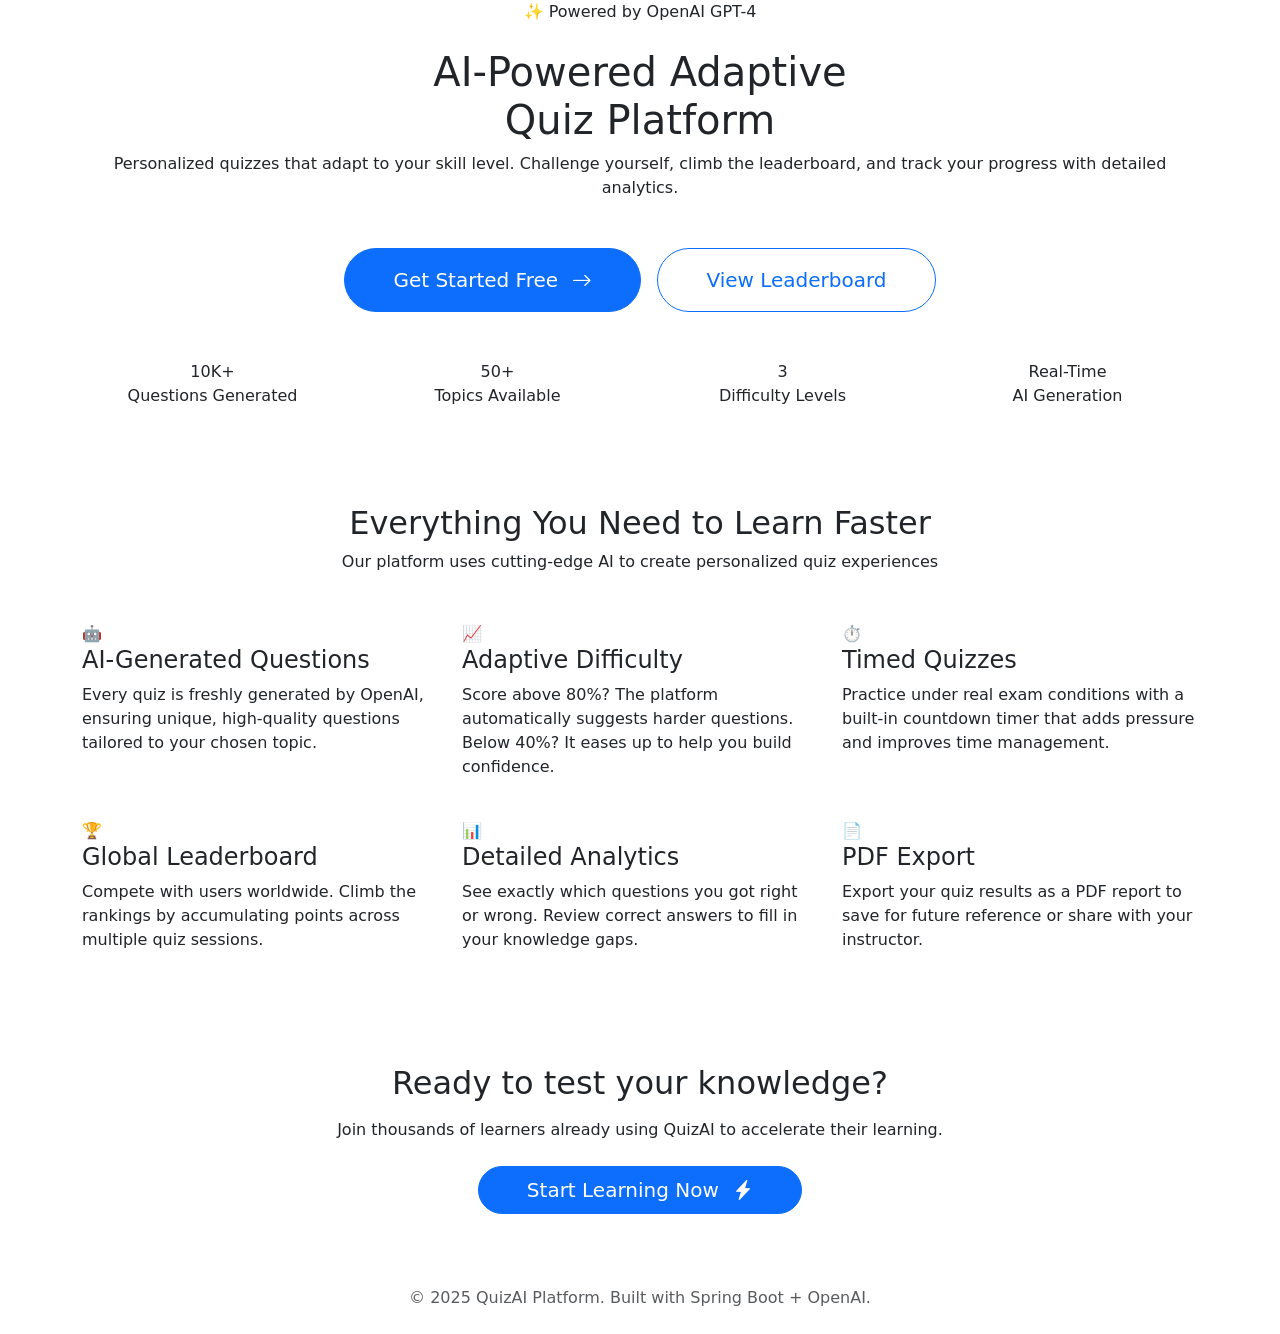
==== src/main/resources/templates/index.html @ 6b70f4ce "Initial QuizAI project" ====
<!DOCTYPE html>
<html xmlns:th="http://www.thymeleaf.org" lang="en">
<head>
    <meta charset="UTF-8"/>
    <meta name="viewport" content="width=device-width, initial-scale=1.0"/>
    <title>QuizAI - AI-Powered Adaptive Quiz Platform</title>
    <link rel="stylesheet" th:href="@{/css/style.css}"/>
    <link rel="stylesheet" href="https://cdn.jsdelivr.net/npm/bootstrap@5.3.2/dist/css/bootstrap.min.css"/>
    <link rel="stylesheet" href="https://cdn.jsdelivr.net/npm/bootstrap-icons@1.11.3/font/bootstrap-icons.min.css"/>
</head>
<body>

<div th:replace="~{fragments/navbar :: navbar}"></div>

<!-- Hero Section -->
<section class="hero-section">
    <div class="container text-center">
        <div class="hero-badge mb-4">
            <span class="badge-pill">✨ Powered by OpenAI GPT-4</span>
        </div>
        <h1 class="hero-title">
            AI-Powered Adaptive<br/><span class="text-gradient">Quiz Platform</span>
        </h1>
        <p class="hero-subtitle">
            Personalized quizzes that adapt to your skill level. Challenge yourself,
            climb the leaderboard, and track your progress with detailed analytics.
        </p>
        <div class="d-flex gap-3 justify-content-center flex-wrap mt-5">
            <a href="/register" class="btn btn-primary btn-lg px-5 py-3 rounded-pill">
                Get Started Free <i class="bi bi-arrow-right ms-2"></i>
            </a>
            <a href="/leaderboard" class="btn btn-outline-primary btn-lg px-5 py-3 rounded-pill">
                View Leaderboard
            </a>
        </div>
    </div>
</section>

<!-- Stats Section -->
<section class="stats-section py-5">
    <div class="container">
        <div class="row g-4 justify-content-center">
            <div class="col-6 col-md-3">
                <div class="stat-card text-center">
                    <div class="stat-number">10K+</div>
                    <div class="stat-label">Questions Generated</div>
                </div>
            </div>
            <div class="col-6 col-md-3">
                <div class="stat-card text-center">
                    <div class="stat-number">50+</div>
                    <div class="stat-label">Topics Available</div>
                </div>
            </div>
            <div class="col-6 col-md-3">
                <div class="stat-card text-center">
                    <div class="stat-number">3</div>
                    <div class="stat-label">Difficulty Levels</div>
                </div>
            </div>
            <div class="col-6 col-md-3">
                <div class="stat-card text-center">
                    <div class="stat-number">Real-Time</div>
                    <div class="stat-label">AI Generation</div>
                </div>
            </div>
        </div>
    </div>
</section>

<!-- Features Section -->
<section class="features-section py-5">
    <div class="container">
        <div class="text-center mb-5">
            <h2 class="section-title">Everything You Need to Learn Faster</h2>
            <p class="section-subtitle">Our platform uses cutting-edge AI to create personalized quiz experiences</p>
        </div>
        <div class="row g-4">
            <div class="col-md-4">
                <div class="feature-card">
                    <div class="feature-icon">🤖</div>
                    <h4>AI-Generated Questions</h4>
                    <p>Every quiz is freshly generated by OpenAI, ensuring unique, high-quality questions tailored to your chosen topic.</p>
                </div>
            </div>
            <div class="col-md-4">
                <div class="feature-card">
                    <div class="feature-icon">📈</div>
                    <h4>Adaptive Difficulty</h4>
                    <p>Score above 80%? The platform automatically suggests harder questions. Below 40%? It eases up to help you build confidence.</p>
                </div>
            </div>
            <div class="col-md-4">
                <div class="feature-card">
                    <div class="feature-icon">⏱️</div>
                    <h4>Timed Quizzes</h4>
                    <p>Practice under real exam conditions with a built-in countdown timer that adds pressure and improves time management.</p>
                </div>
            </div>
            <div class="col-md-4">
                <div class="feature-card">
                    <div class="feature-icon">🏆</div>
                    <h4>Global Leaderboard</h4>
                    <p>Compete with users worldwide. Climb the rankings by accumulating points across multiple quiz sessions.</p>
                </div>
            </div>
            <div class="col-md-4">
                <div class="feature-card">
                    <div class="feature-icon">📊</div>
                    <h4>Detailed Analytics</h4>
                    <p>See exactly which questions you got right or wrong. Review correct answers to fill in your knowledge gaps.</p>
                </div>
            </div>
            <div class="col-md-4">
                <div class="feature-card">
                    <div class="feature-icon">📄</div>
                    <h4>PDF Export</h4>
                    <p>Export your quiz results as a PDF report to save for future reference or share with your instructor.</p>
                </div>
            </div>
        </div>
    </div>
</section>

<!-- CTA Section -->
<section class="cta-section py-5">
    <div class="container text-center">
        <div class="cta-card">
            <h2 class="mb-3">Ready to test your knowledge?</h2>
            <p class="mb-4">Join thousands of learners already using QuizAI to accelerate their learning.</p>
            <a href="/register" class="btn btn-primary btn-lg px-5 rounded-pill">
                Start Learning Now <i class="bi bi-lightning-charge-fill ms-2"></i>
            </a>
        </div>
    </div>
</section>

<!-- Footer -->
<footer class="footer py-4">
    <div class="container text-center">
        <p class="mb-0 text-muted">© 2025 QuizAI Platform. Built with Spring Boot + OpenAI.</p>
    </div>
</footer>

<script src="https://cdn.jsdelivr.net/npm/bootstrap@5.3.2/dist/js/bootstrap.bundle.min.js"></script>
<script th:src="@{/js/app.js}"></script>
</body>
</html>
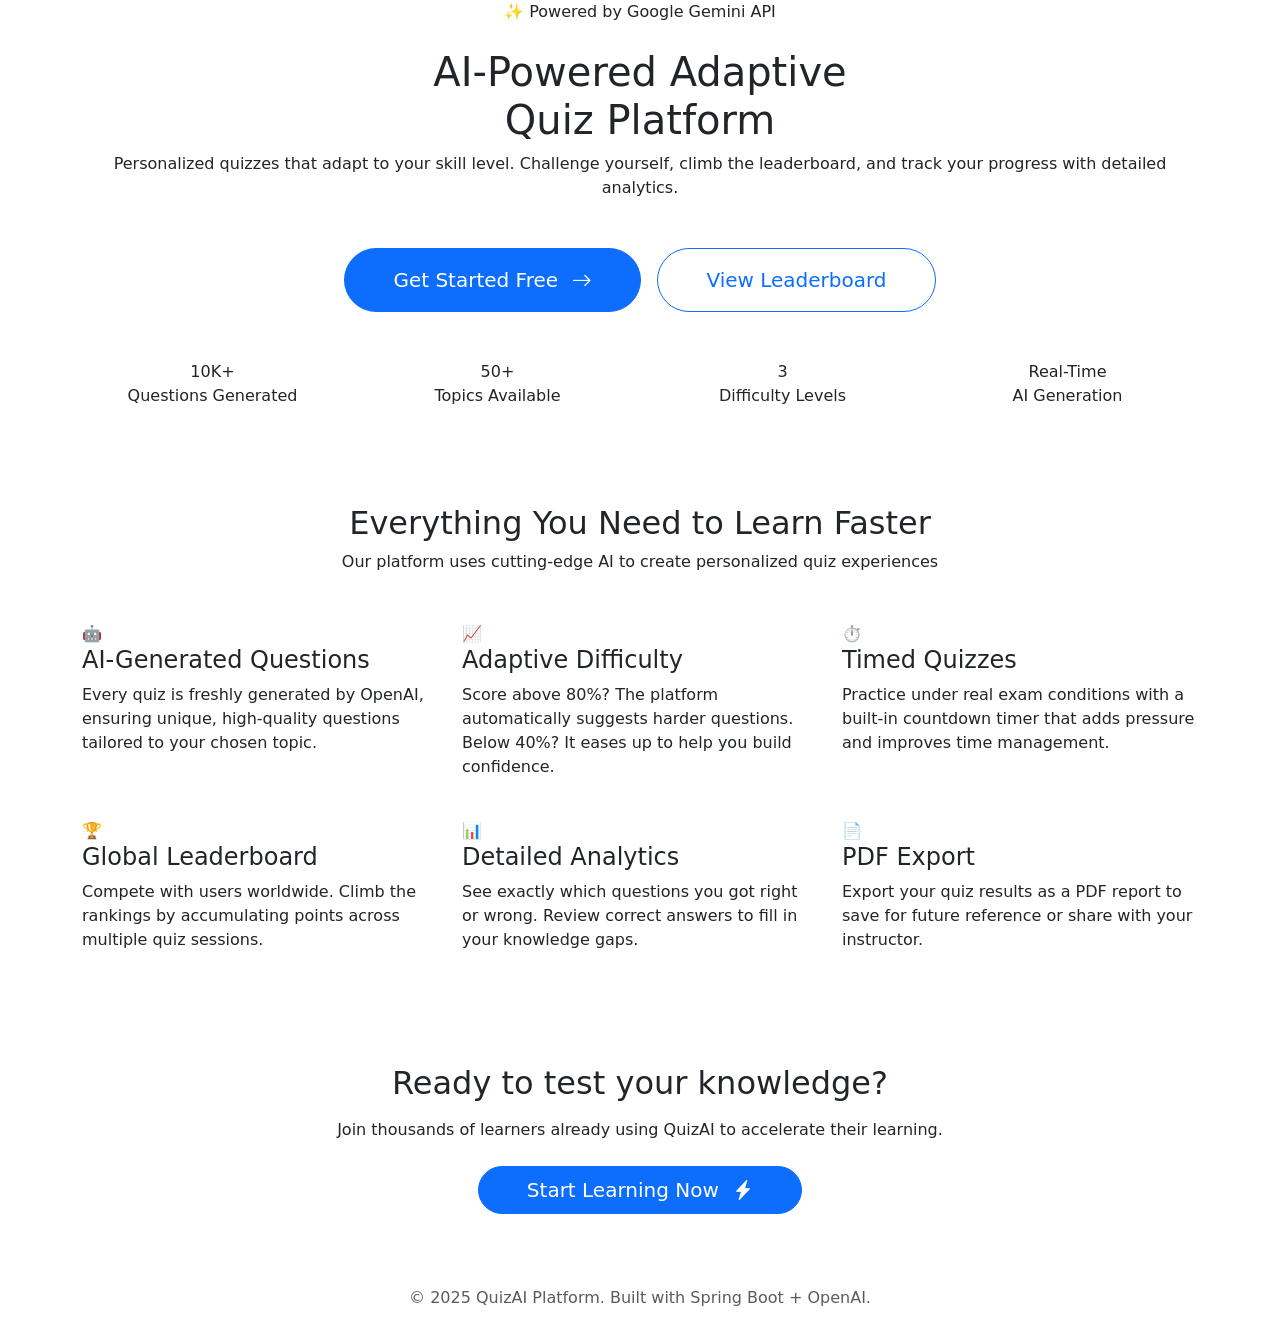
==== commit 3fc1fc9c: "Update index.html" ====
--- a/src/main/resources/templates/index.html
+++ b/src/main/resources/templates/index.html
@@ -16,7 +16,7 @@
 <section class="hero-section">
     <div class="container text-center">
         <div class="hero-badge mb-4">
-            <span class="badge-pill">✨ Powered by OpenAI GPT-4</span>
+            <span class="badge-pill">✨ Powered by Google Gemini API</span>
         </div>
         <h1 class="hero-title">
             AI-Powered Adaptive<br/><span class="text-gradient">Quiz Platform</span>
